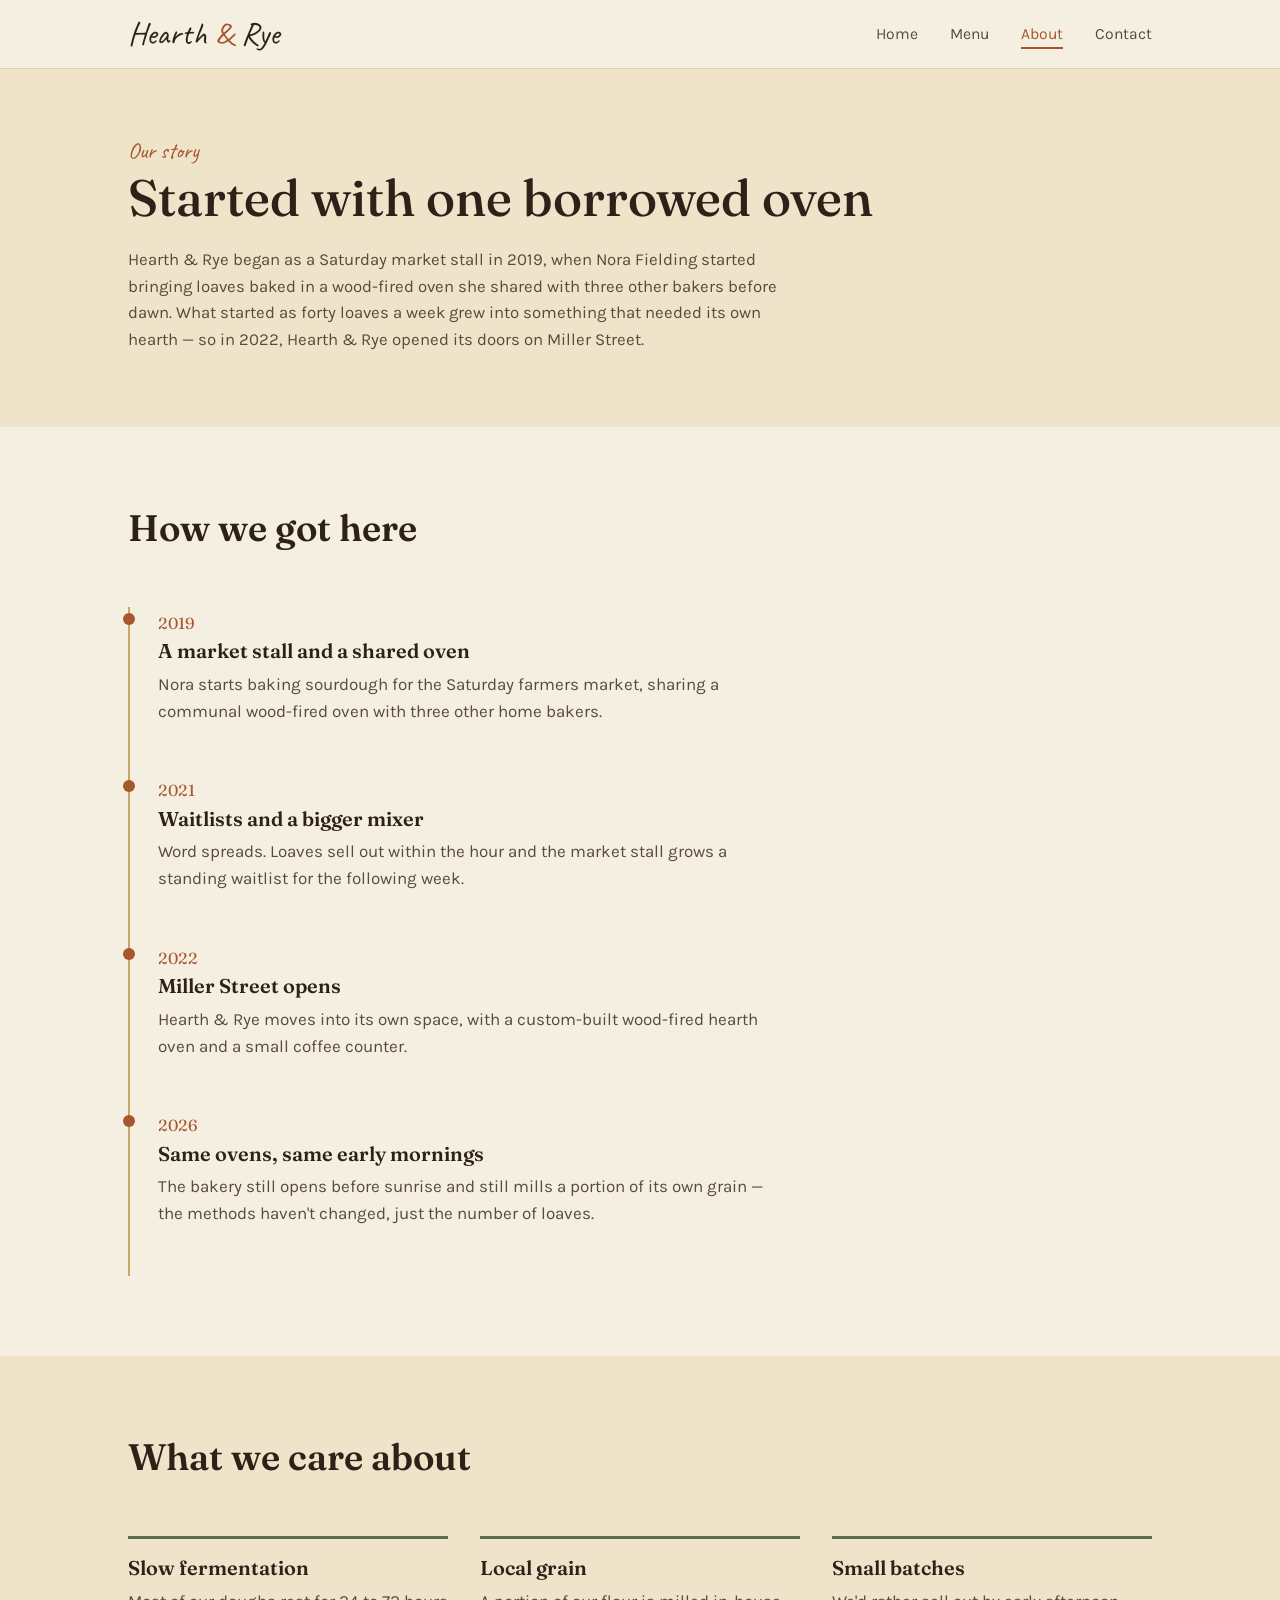
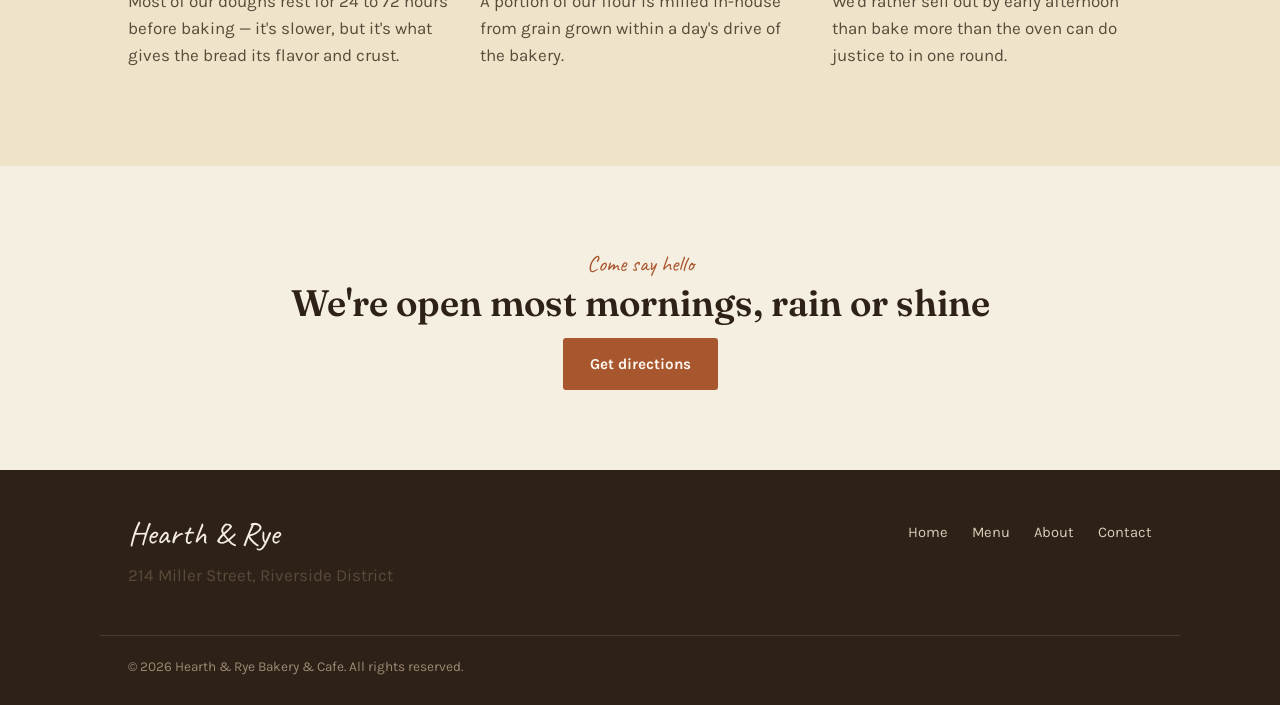
==== about.html @ 70e6011c "Add files via upload" ====
<!DOCTYPE html>
<html lang="en">
<head>
<meta charset="UTF-8">
<meta name="viewport" content="width=device-width, initial-scale=1">
<title>About — Hearth & Rye</title>
<meta name="description" content="The story of Hearth & Rye, a wood-fired bakery and cafe.">
<link rel="preconnect" href="https://fonts.googleapis.com">
<link rel="preconnect" href="https://fonts.gstatic.com" crossorigin>
<link href="https://fonts.googleapis.com/css2?family=Fraunces:opsz,wght@9..144,500;9..144,600&family=Karla:wght@400;500;700&family=Caveat:wght@600;700&display=swap" rel="stylesheet">
<link rel="stylesheet" href="styles.css">
</head>
<body>

<header class="site-header">
  <div class="wrap">
    <a href="index.html" class="logo">Hearth <span>&amp;</span> Rye</a>
    <nav class="primary-nav" aria-label="Primary">
      <ul>
        <li><a href="index.html">Home</a></li>
        <li><a href="menu.html">Menu</a></li>
        <li><a href="about.html" aria-current="page">About</a></li>
        <li><a href="contact.html">Contact</a></li>
      </ul>
    </nav>
  </div>
</header>

<main>

  <section class="about-hero">
    <div class="wrap">
      <span class="script">Our story</span>
      <h1 style="font-size: clamp(2.2rem, 4vw, 3.2rem);">Started with one borrowed oven</h1>
      <p style="max-width: 66ch; font-size: 1.05rem;">Hearth & Rye began as a Saturday market stall in 2019, when Nora Fielding started bringing loaves baked in a wood-fired oven she shared with three other bakers before dawn. What started as forty loaves a week grew into something that needed its own hearth — so in 2022, Hearth & Rye opened its doors on Miller Street.</p>
    </div>
  </section>

  <section>
    <div class="wrap">
      <div class="section-head">
        <div>
          <h2>How we got here</h2>
        </div>
      </div>
      <ul class="timeline">
        <li>
          <span class="year">2019</span>
          <h3>A market stall and a shared oven</h3>
          <p>Nora starts baking sourdough for the Saturday farmers market, sharing a communal wood-fired oven with three other home bakers.</p>
        </li>
        <li>
          <span class="year">2021</span>
          <h3>Waitlists and a bigger mixer</h3>
          <p>Word spreads. Loaves sell out within the hour and the market stall grows a standing waitlist for the following week.</p>
        </li>
        <li>
          <span class="year">2022</span>
          <h3>Miller Street opens</h3>
          <p>Hearth & Rye moves into its own space, with a custom-built wood-fired hearth oven and a small coffee counter.</p>
        </li>
        <li>
          <span class="year">2026</span>
          <h3>Same ovens, same early mornings</h3>
          <p>The bakery still opens before sunrise and still mills a portion of its own grain — the methods haven't changed, just the number of loaves.</p>
        </li>
      </ul>
    </div>
  </section>

  <section class="section-alt">
    <div class="wrap">
      <div class="section-head">
        <div>
          <h2>What we care about</h2>
        </div>
      </div>
      <div class="values-grid">
        <div class="value-block">
          <h3>Slow fermentation</h3>
          <p>Most of our doughs rest for 24 to 72 hours before baking — it's slower, but it's what gives the bread its flavor and crust.</p>
        </div>
        <div class="value-block">
          <h3>Local grain</h3>
          <p>A portion of our flour is milled in-house from grain grown within a day's drive of the bakery.</p>
        </div>
        <div class="value-block">
          <h3>Small batches</h3>
          <p>We'd rather sell out by early afternoon than bake more than the oven can do justice to in one round.</p>
        </div>
      </div>
    </div>
  </section>

  <section>
    <div class="wrap" style="text-align:center;">
      <span class="script">Come say hello</span>
      <h2>We're open most mornings, rain or shine</h2>
      <a href="contact.html" class="btn btn-primary">Get directions</a>
    </div>
  </section>

</main>

<footer class="site-footer">
  <div class="wrap">
    <div>
      <a href="index.html" class="logo">Hearth &amp; Rye</a>
      <p style="margin-top:10px; max-width: 32ch;">214 Miller Street, Riverside District</p>
    </div>
    <nav aria-label="Footer">
      <ul>
        <li><a href="index.html">Home</a></li>
        <li><a href="menu.html">Menu</a></li>
        <li><a href="about.html">About</a></li>
        <li><a href="contact.html">Contact</a></li>
      </ul>
    </nav>
  </div>
  <div class="wrap footer-bottom">
    &copy; 2026 Hearth & Rye Bakery &amp; Cafe. All rights reserved.
  </div>
</footer>

</body>
</html>
---- styles.css ----
/* ============================================
   HEARTH & RYE — shared styles
   Design tokens
   ============================================ */

:root{
  --bg: #F5EFE1;          /* flour-dusted linen */
  --bg-alt: #EFE3C9;      /* deeper wheat */
  --bg-dark: #2E2118;     /* dark roast walnut */
  --ink: #2E2118;         /* primary text */
  --ink-soft: #5A4A3A;    /* secondary text */
  --cream: #FBF7EE;       /* card / panel light */
  --rust: #A8562E;        /* toasted crust — primary accent */
  --rust-dark: #8A431F;
  --sage: #5C6B4F;        /* herb sage — secondary accent */
  --gold: #C9A66B;        /* wheat gold — dividers, highlights */
  --line: #DFCFA9;        /* hairline on cream */

  --font-display: "Fraunces", Georgia, "Times New Roman", serif;
  --font-body: "Karla", -apple-system, "Segoe UI", sans-serif;
  --font-script: "Caveat", cursive;

  --maxw: 1080px;
}

*{ box-sizing: border-box; }

html{ scroll-behavior: smooth; }

body{
  margin:0;
  background: var(--bg);
  color: var(--ink);
  font-family: var(--font-body);
  font-size: 17px;
  line-height: 1.6;
  -webkit-font-smoothing: antialiased;
}

img{ max-width:100%; display:block; }

a{ color: inherit; }

.wrap{
  max-width: var(--maxw);
  margin: 0 auto;
  padding: 0 28px;
}

h1,h2,h3{
  font-family: var(--font-display);
  font-weight: 600;
  line-height: 1.12;
  margin: 0 0 0.4em;
  color: var(--ink);
}

h1{ font-size: clamp(2.6rem, 5vw, 4.2rem); font-weight: 500; }
h2{ font-size: clamp(1.7rem, 3vw, 2.3rem); }
h3{ font-size: 1.25rem; font-weight: 600; }

p{ margin: 0 0 1em; color: var(--ink-soft); max-width: 62ch; }

.script{
  font-family: var(--font-script);
  color: var(--rust);
  font-size: 1.4rem;
  display: inline-block;
}

/* ---------- header / nav ---------- */

.site-header{
  position: sticky;
  top: 0;
  z-index: 50;
  background: var(--bg);
  border-bottom: 1px solid var(--line);
}

.site-header .wrap{
  display: flex;
  align-items: center;
  justify-content: space-between;
  padding-top: 18px;
  padding-bottom: 18px;
}

.logo{
  font-family: var(--font-script);
  font-size: 2rem;
  color: var(--ink);
  text-decoration: none;
  line-height: 1;
}
.logo span{ color: var(--rust); }

nav.primary-nav ul{
  list-style: none;
  display: flex;
  gap: 32px;
  margin: 0;
  padding: 0;
}

nav.primary-nav a{
  text-decoration: none;
  font-size: 0.98rem;
  color: var(--ink-soft);
  padding-bottom: 4px;
  border-bottom: 2px solid transparent;
  transition: color .15s ease, border-color .15s ease;
}

nav.primary-nav a:hover,
nav.primary-nav a[aria-current="page"]{
  color: var(--rust);
  border-color: var(--rust);
}

.nav-toggle{ display:none; }

/* ---------- buttons ---------- */

.btn{
  display: inline-flex;
  align-items: center;
  gap: 8px;
  font-family: var(--font-body);
  font-weight: 700;
  font-size: 0.95rem;
  text-decoration: none;
  padding: 13px 26px;
  border-radius: 3px;
  border: 1px solid transparent;
  cursor: pointer;
}

.btn-primary{
  background: var(--rust);
  color: var(--cream);
}
.btn-primary:hover{ background: var(--rust-dark); }

.btn-outline{
  background: transparent;
  border-color: var(--ink);
  color: var(--ink);
}
.btn-outline:hover{ background: var(--ink); color: var(--cream); }

.btn-outline-light{
  background: transparent;
  border-color: var(--gold);
  color: var(--bg);
}
.btn-outline-light:hover{ background: var(--gold); color: var(--bg-dark); }

/* ---------- hero ---------- */

.hero{
  background: var(--bg-dark);
  color: var(--bg);
  position: relative;
  overflow: hidden;
}

.hero .wrap{
  display: grid;
  grid-template-columns: 1.1fr 0.9fr;
  gap: 40px;
  align-items: center;
  padding-top: 76px;
  padding-bottom: 76px;
}

.hero-eyebrow{
  font-family: var(--font-script);
  color: var(--gold);
  font-size: 1.5rem;
  margin-bottom: 6px;
  display: block;
}

.hero h1{ color: var(--bg); }

.hero p.lead{
  color: #D9CDB8;
  font-size: 1.1rem;
  max-width: 46ch;
}

.hero-cta{ display:flex; gap: 16px; margin-top: 24px; flex-wrap: wrap; }

.hero-art{ width: 100%; height: auto; }

/* subtle wheat texture strip under hero */
.grain-rule{
  height: 10px;
  background: repeating-linear-gradient(
    -45deg, var(--gold), var(--gold) 8px, var(--rust) 8px, var(--rust) 16px
  );
  opacity: .55;
}

/* ---------- sections ---------- */

section{ padding: 80px 0; }

.section-alt{ background: var(--bg-alt); }

.section-head{
  display:flex;
  justify-content: space-between;
  align-items: flex-end;
  gap: 24px;
  margin-bottom: 44px;
  flex-wrap: wrap;
}

.section-head p{ margin:0; }

/* ---------- featured grid (asymmetric, not uniform cards) ---------- */

.featured-grid{
  display: grid;
  grid-template-columns: 1.3fr 1fr;
  gap: 28px;
}

.featured-main{
  background: var(--cream);
  border-top: 3px solid var(--rust);
  padding: 34px;
}

.featured-side{
  display: flex;
  flex-direction: column;
  gap: 28px;
}

.featured-item{
  background: var(--cream);
  border-top: 3px solid var(--sage);
  padding: 26px;
}

.tag{
  font-family: var(--font-body);
  font-size: 0.8rem;
  color: var(--sage);
  font-weight: 700;
}

.price{
  font-family: var(--font-display);
  color: var(--rust);
  font-weight: 600;
}

/* ---------- hours / location dark band ---------- */

.band{
  background: var(--bg-dark);
  color: var(--bg);
}

.band .wrap{
  display: grid;
  grid-template-columns: 1fr 1fr 1fr;
  gap: 40px;
  padding-top: 56px;
  padding-bottom: 56px;
}

.band h3{ color: var(--gold); }
.band p{ color: #D9CDB8; margin: 0; }

.band dl{ margin:0; }
.band dt{ color: var(--bg); font-weight: 700; margin-top: 10px; }
.band dt:first-child{ margin-top: 0; }
.band dd{ margin: 0 0 8px; color: #D9CDB8; }

/* ---------- two-column story block ---------- */

.story{
  display: grid;
  grid-template-columns: 0.9fr 1.1fr;
  gap: 56px;
  align-items: center;
}

.story-art{ width: 100%; }

/* ---------- menu page ---------- */

.menu-intro{ max-width: 60ch; margin-bottom: 10px; }

.menu-category{
  margin-bottom: 56px;
}

.menu-category h2{
  border-bottom: 2px solid var(--gold);
  padding-bottom: 10px;
  margin-bottom: 6px;
}

.menu-category .note{
  color: var(--ink-soft);
  font-style: italic;
  margin-bottom: 22px;
  font-size: 0.95rem;
}

.menu-list{ list-style:none; margin:0; padding:0; }

.menu-list li{
  display: flex;
  justify-content: space-between;
  align-items: baseline;
  gap: 16px;
  padding: 16px 0;
  border-bottom: 1px dashed var(--line);
}

.menu-item-name{
  font-family: var(--font-display);
  font-size: 1.08rem;
  color: var(--ink);
}

.menu-item-desc{
  color: var(--ink-soft);
  font-size: 0.92rem;
  margin-top: 3px;
  max-width: 48ch;
}

.menu-item-price{
  font-family: var(--font-display);
  color: var(--rust);
  font-weight: 600;
  white-space: nowrap;
}

/* ---------- about page ---------- */

.about-hero{
  background: var(--bg-alt);
  padding: 64px 0 56px;
}

.timeline{
  list-style: none;
  margin: 0;
  padding: 0;
  border-left: 2px solid var(--gold);
}

.timeline li{
  padding: 4px 0 32px 28px;
  position: relative;
}

.timeline li::before{
  content:"";
  position:absolute;
  left: -7px;
  top: 6px;
  width: 12px;
  height: 12px;
  background: var(--rust);
  border-radius: 50%;
}

.timeline .year{
  font-family: var(--font-display);
  color: var(--rust);
  display:block;
  font-size: 1rem;
  margin-bottom: 4px;
}

.values-grid{
  display: grid;
  grid-template-columns: repeat(3, 1fr);
  gap: 32px;
}

.value-block{ border-top: 3px solid var(--sage); padding-top: 18px; }

/* ---------- contact page ---------- */

.contact-grid{
  display: grid;
  grid-template-columns: 1fr 1fr;
  gap: 56px;
}

.contact-details dt{
  font-family: var(--font-display);
  color: var(--ink);
  margin-top: 22px;
  font-size: 1.05rem;
}
.contact-details dt:first-child{ margin-top: 0; }
.contact-details dd{ margin: 4px 0 0; color: var(--ink-soft); }

.map-frame{
  width: 100%;
  height: 100%;
  min-height: 340px;
  border: 0;
  filter: sepia(15%) saturate(85%);
}

form.contact-form{ display: flex; flex-direction: column; gap: 18px; }

.field label{
  display:block;
  font-weight: 700;
  font-size: 0.9rem;
  margin-bottom: 6px;
  color: var(--ink);
}

.field input,
.field textarea{
  width: 100%;
  font-family: var(--font-body);
  font-size: 1rem;
  padding: 12px 14px;
  border: 1px solid var(--line);
  background: var(--cream);
  border-radius: 2px;
  color: var(--ink);
}

.field input:focus,
.field textarea:focus{
  outline: 2px solid var(--rust);
  outline-offset: 1px;
}

/* ---------- footer ---------- */

footer.site-footer{
  background: var(--bg-dark);
  color: #D9CDB8;
  padding: 48px 0 28px;
}

footer .wrap{
  display: flex;
  justify-content: space-between;
  align-items: flex-start;
  flex-wrap: wrap;
  gap: 24px;
}

footer .logo{ color: var(--bg); }

footer nav ul{
  list-style:none;
  display:flex;
  gap: 24px;
  padding:0;
  margin: 0 0 18px;
}
footer nav a{ text-decoration:none; color: #D9CDB8; font-size: 0.92rem; }
footer nav a:hover{ color: var(--gold); }

.footer-bottom{
  border-top: 1px solid #4A3A2C;
  margin-top: 28px;
  padding-top: 20px;
  font-size: 0.85rem;
  color: #9C8A73;
}

/* ---------- accessibility ---------- */

a:focus-visible, button:focus-visible{
  outline: 2px solid var(--rust);
  outline-offset: 2px;
}

@media (prefers-reduced-motion: reduce){
  html{ scroll-behavior: auto; }
}

/* ---------- responsive ---------- */

@media (max-width: 860px){
  .hero .wrap{ grid-template-columns: 1fr; padding-top: 52px; padding-bottom: 52px; }
  .hero-art{ max-width: 280px; }
  .featured-grid{ grid-template-columns: 1fr; }
  .band .wrap{ grid-template-columns: 1fr; padding-top: 40px; padding-bottom: 40px; }
  .story{ grid-template-columns: 1fr; }
  .story-art{ max-width: 320px; margin: 0 auto; }
  .values-grid{ grid-template-columns: 1fr; }
  .contact-grid{ grid-template-columns: 1fr; }
  nav.primary-nav ul{ gap: 18px; flex-wrap: wrap; }
  .site-header .wrap{ flex-direction: column; align-items: flex-start; gap: 12px; }
}

@media (max-width: 520px){
  section{ padding: 56px 0; }
  .menu-list li{ flex-direction: column; align-items: flex-start; gap: 4px; }
}
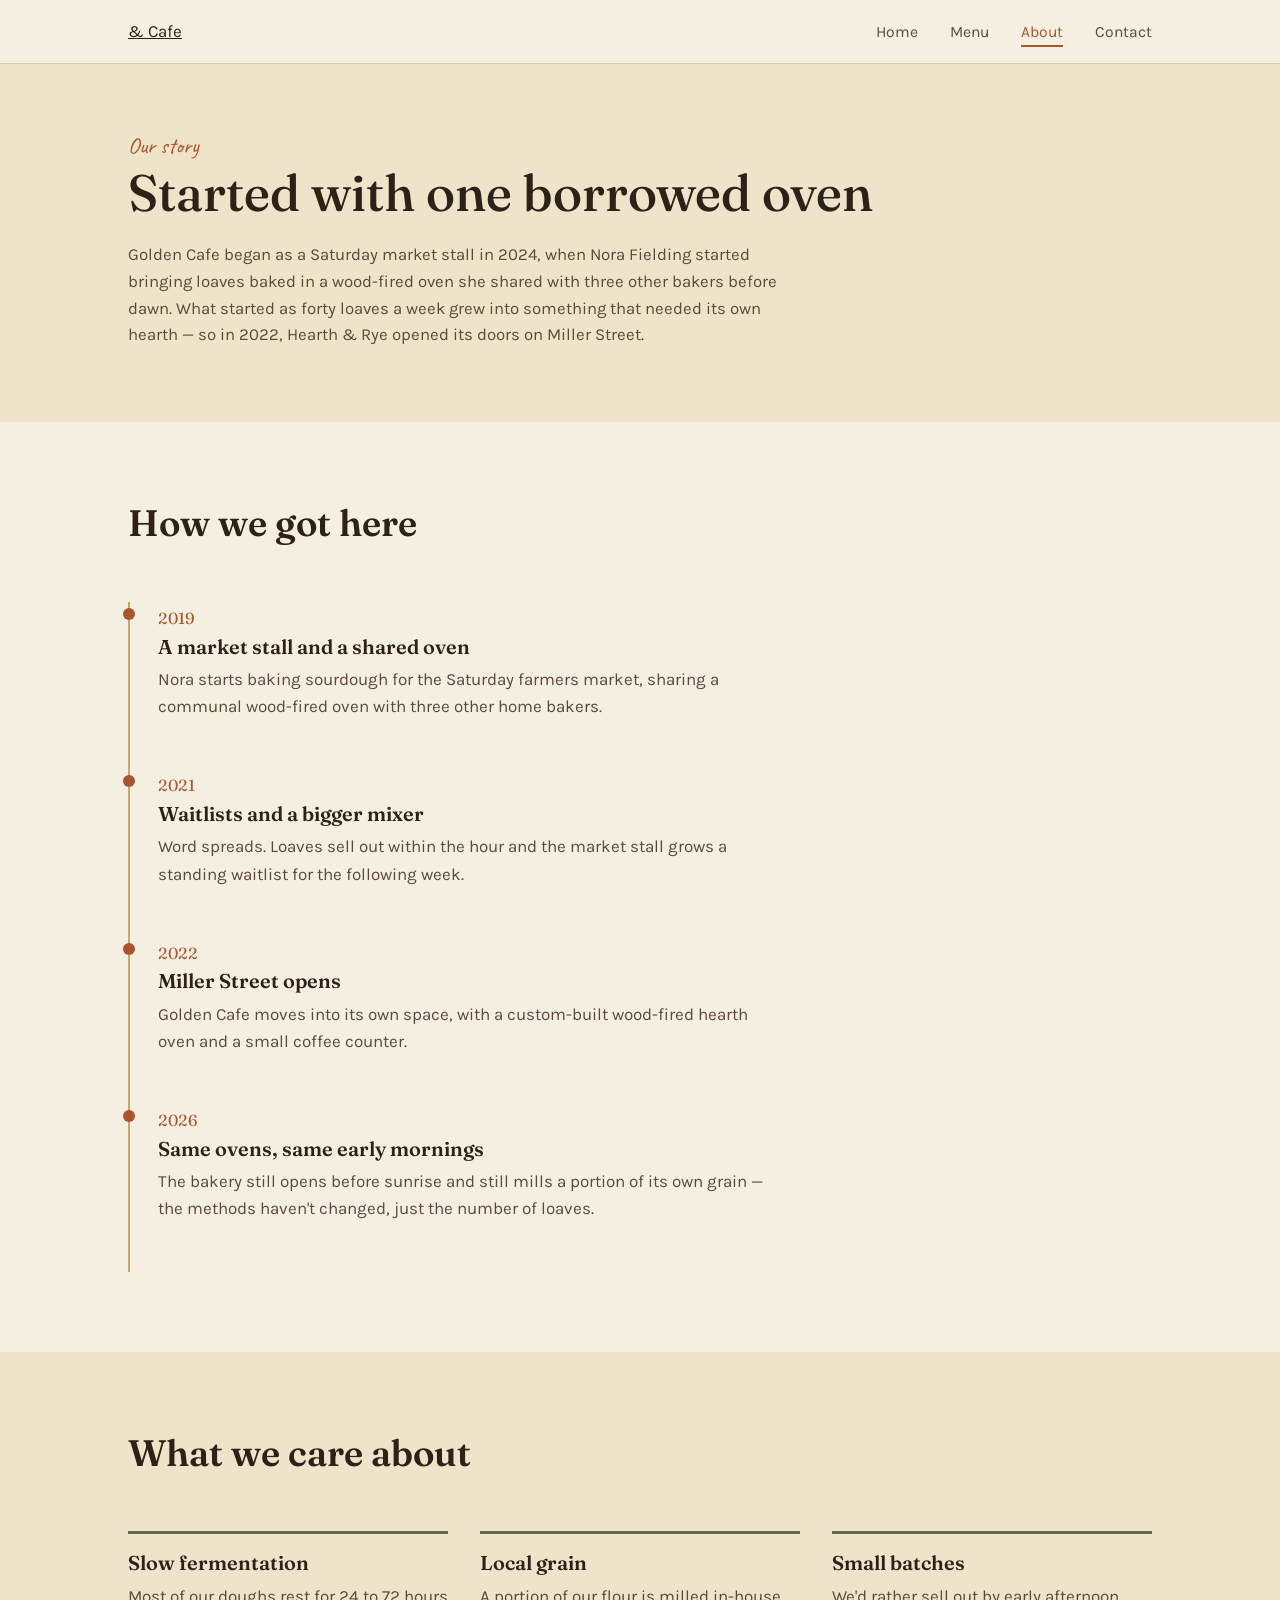
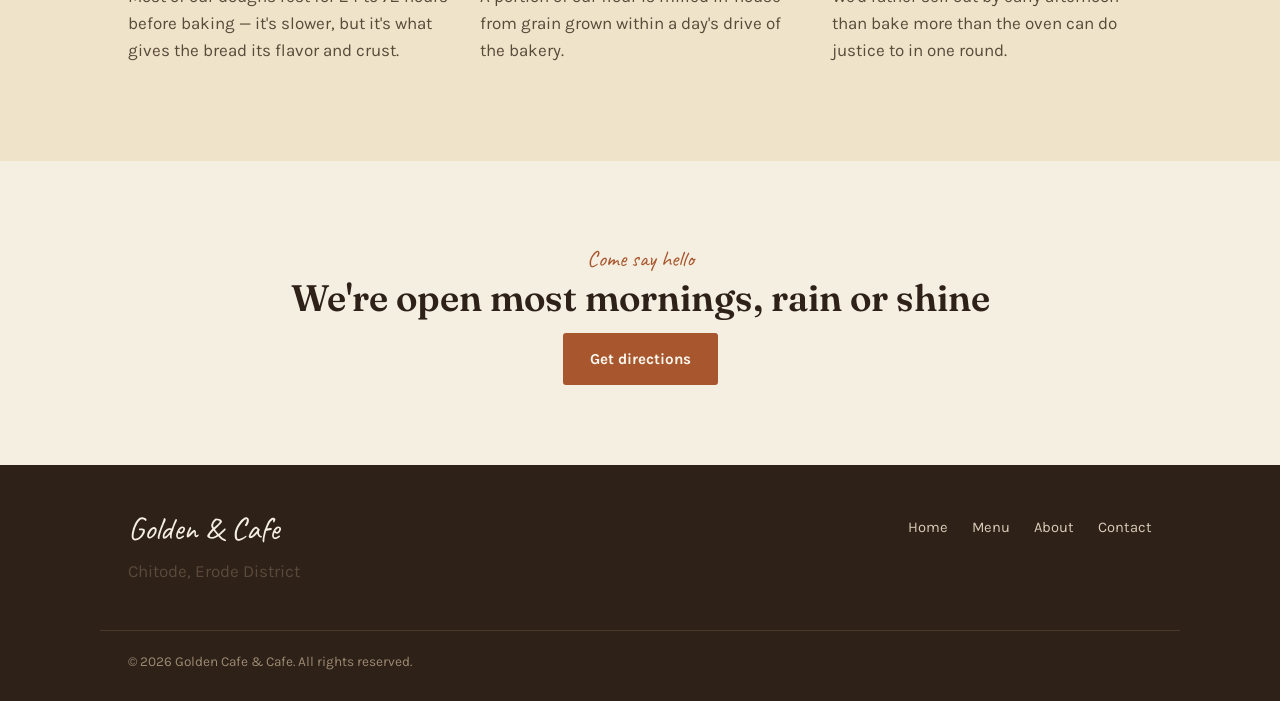
==== commit 83aae3e3: "Update about.html" ====
--- a/about.html
+++ b/about.html
@@ -3,8 +3,8 @@
 <head>
 <meta charset="UTF-8">
 <meta name="viewport" content="width=device-width, initial-scale=1">
-<title>About — Hearth & Rye</title>
-<meta name="description" content="The story of Hearth & Rye, a wood-fired bakery and cafe.">
+<title>About — Golden Cafe</title>
+<meta name="description" content="The story of Golden Cafe, a wood-fired bakery and cafe.">
 <link rel="preconnect" href="https://fonts.googleapis.com">
 <link rel="preconnect" href="https://fonts.gstatic.com" crossorigin>
 <link href="https://fonts.googleapis.com/css2?family=Fraunces:opsz,wght@9..144,500;9..144,600&family=Karla:wght@400;500;700&family=Caveat:wght@600;700&display=swap" rel="stylesheet">
@@ -14,7 +14,7 @@
 
 <header class="site-header">
   <div class="wrap">
-    <a href="index.html" class="logo">Hearth <span>&amp;</span> Rye</a>
+    <a href="index.html" Golden <span>&amp;</span> Cafe</a>
     <nav class="primary-nav" aria-label="Primary">
       <ul>
         <li><a href="index.html">Home</a></li>
@@ -32,7 +32,7 @@
     <div class="wrap">
       <span class="script">Our story</span>
       <h1 style="font-size: clamp(2.2rem, 4vw, 3.2rem);">Started with one borrowed oven</h1>
-      <p style="max-width: 66ch; font-size: 1.05rem;">Hearth & Rye began as a Saturday market stall in 2019, when Nora Fielding started bringing loaves baked in a wood-fired oven she shared with three other bakers before dawn. What started as forty loaves a week grew into something that needed its own hearth — so in 2022, Hearth & Rye opened its doors on Miller Street.</p>
+      <p style="max-width: 66ch; font-size: 1.05rem;">Golden Cafe began as a Saturday market stall in 2024, when Nora Fielding started bringing loaves baked in a wood-fired oven she shared with three other bakers before dawn. What started as forty loaves a week grew into something that needed its own hearth — so in 2022, Hearth & Rye opened its doors on Miller Street.</p>
     </div>
   </section>
 
@@ -57,7 +57,7 @@
         <li>
           <span class="year">2022</span>
           <h3>Miller Street opens</h3>
-          <p>Hearth & Rye moves into its own space, with a custom-built wood-fired hearth oven and a small coffee counter.</p>
+          <p>Golden Cafe moves into its own space, with a custom-built wood-fired hearth oven and a small coffee counter.</p>
         </li>
         <li>
           <span class="year">2026</span>
@@ -105,8 +105,8 @@
 <footer class="site-footer">
   <div class="wrap">
     <div>
-      <a href="index.html" class="logo">Hearth &amp; Rye</a>
-      <p style="margin-top:10px; max-width: 32ch;">214 Miller Street, Riverside District</p>
+      <a href="index.html" class="logo">Golden &amp; Cafe</a>
+      <p style="margin-top:10px; max-width: 32ch;">Chitode, Erode District</p>
     </div>
     <nav aria-label="Footer">
       <ul>
@@ -118,7 +118,7 @@
     </nav>
   </div>
   <div class="wrap footer-bottom">
-    &copy; 2026 Hearth & Rye Bakery &amp; Cafe. All rights reserved.
+    &copy; 2026 Golden Cafe &amp; Cafe. All rights reserved.
   </div>
 </footer>
 
